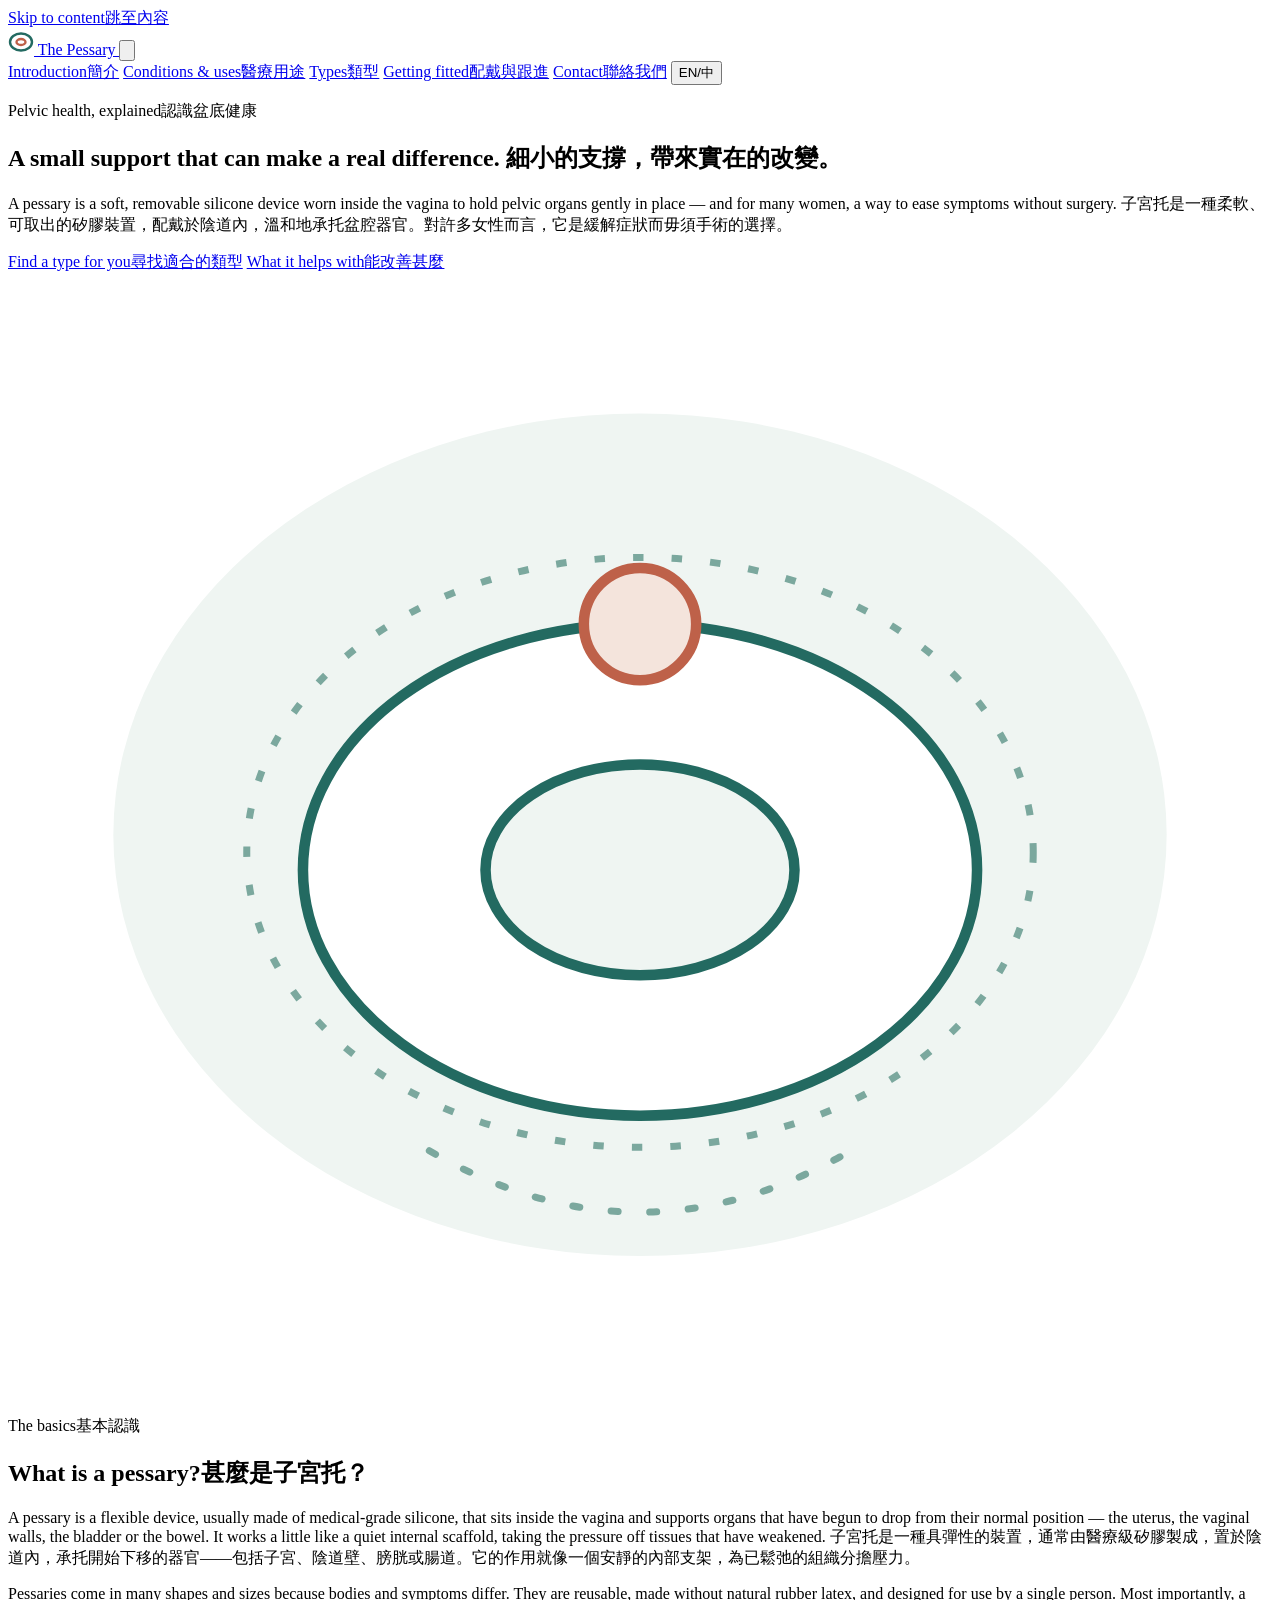
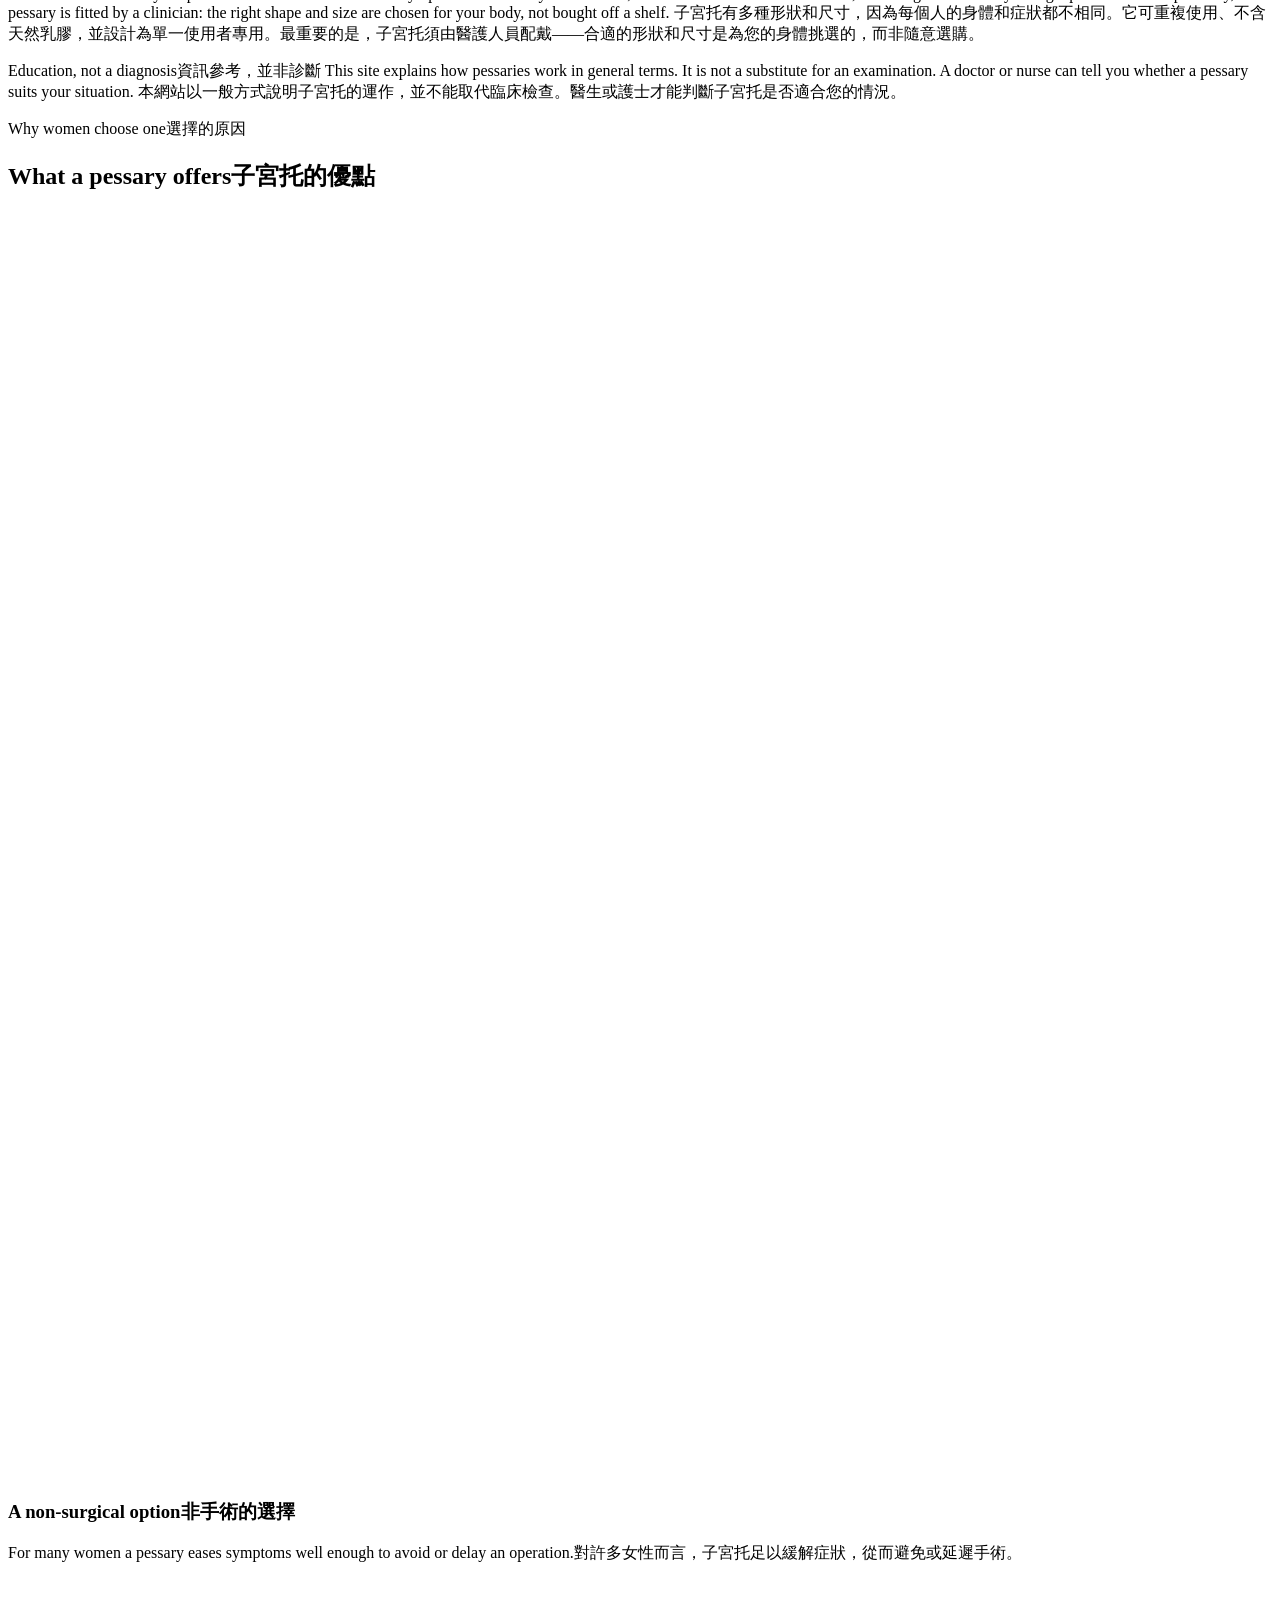
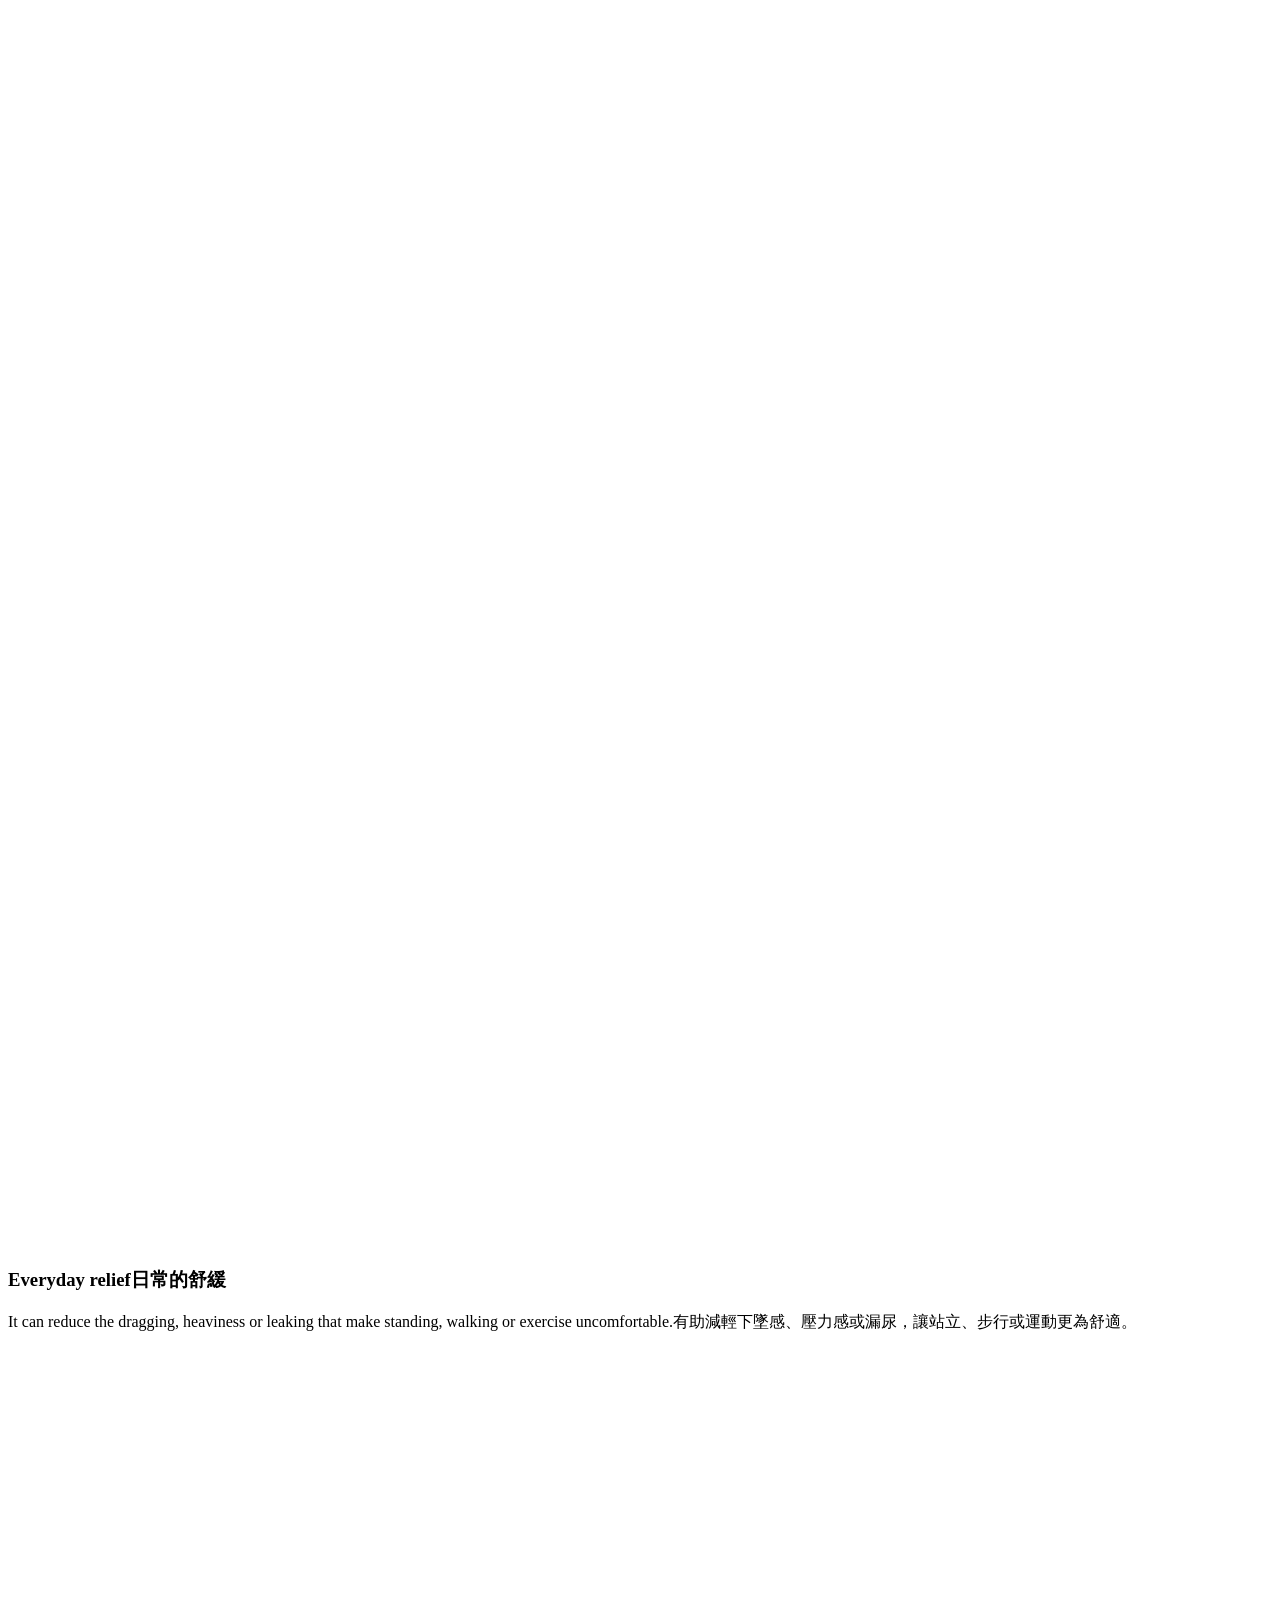
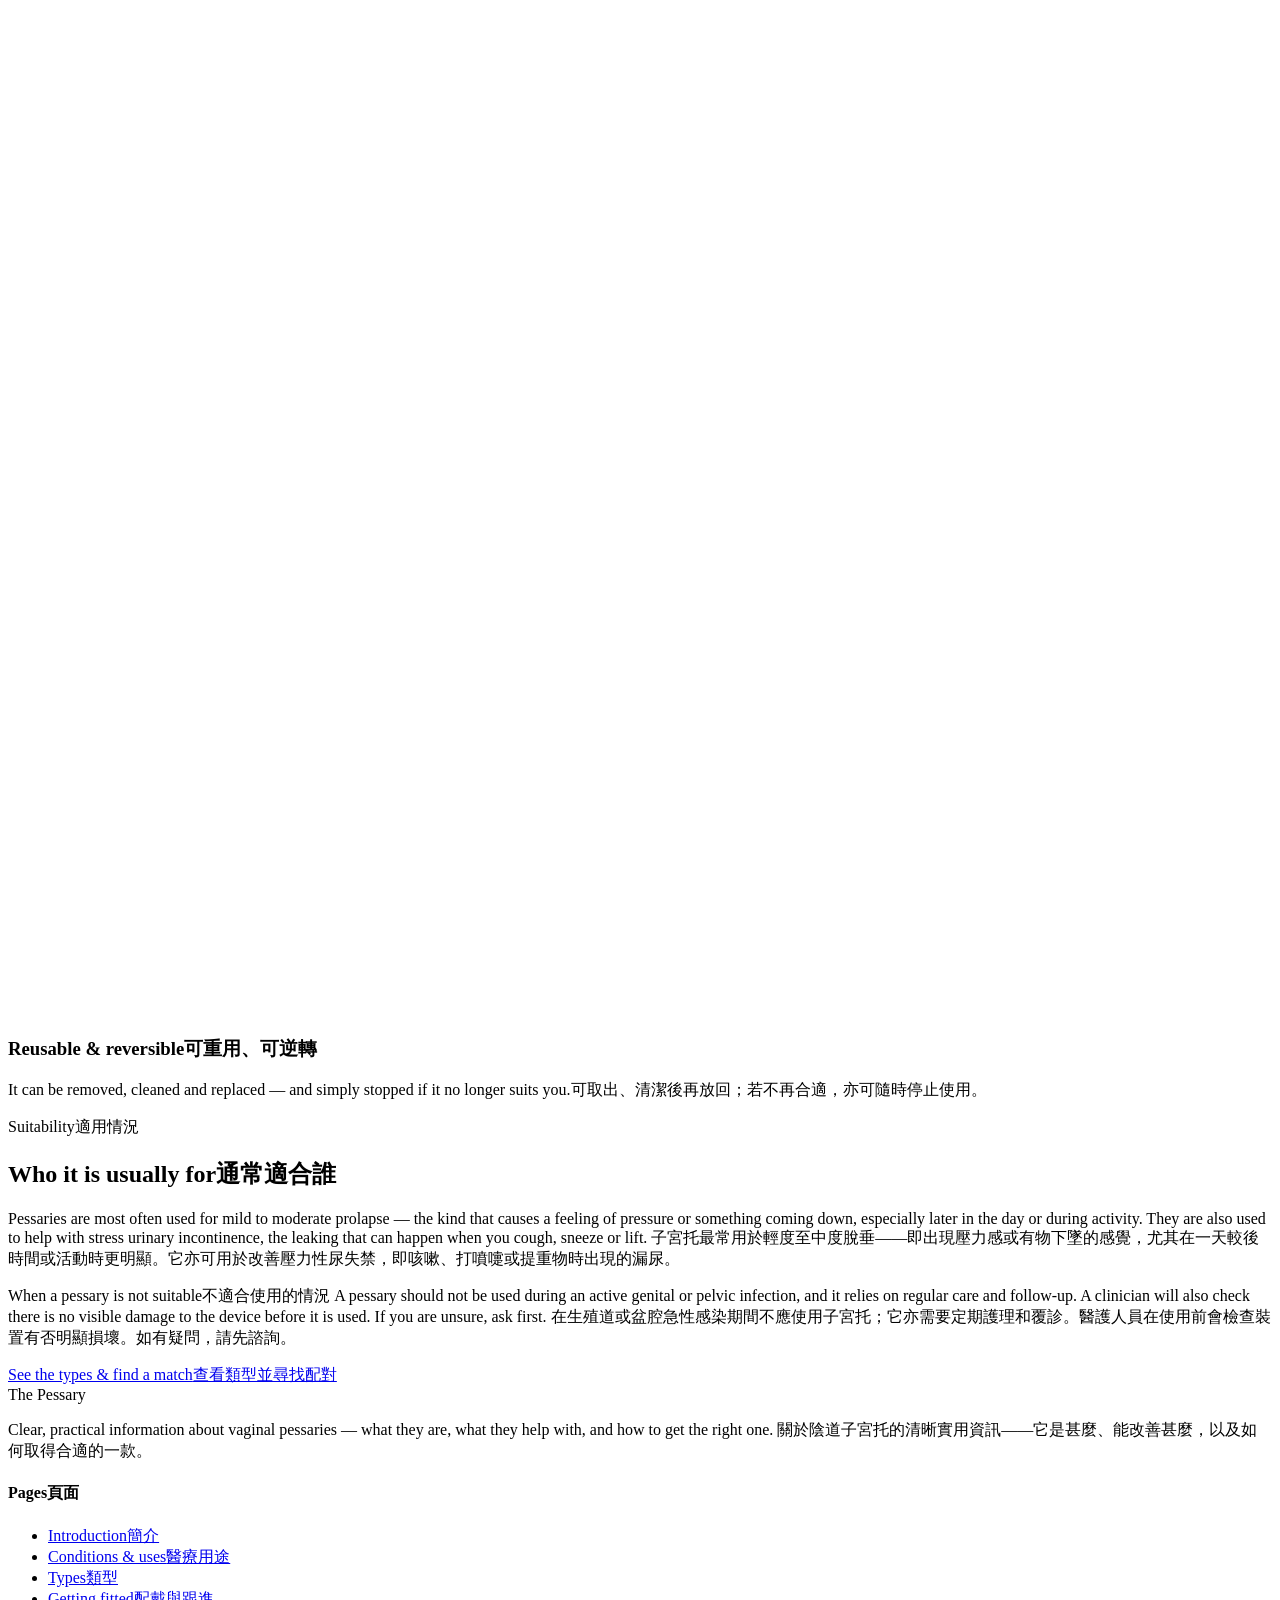
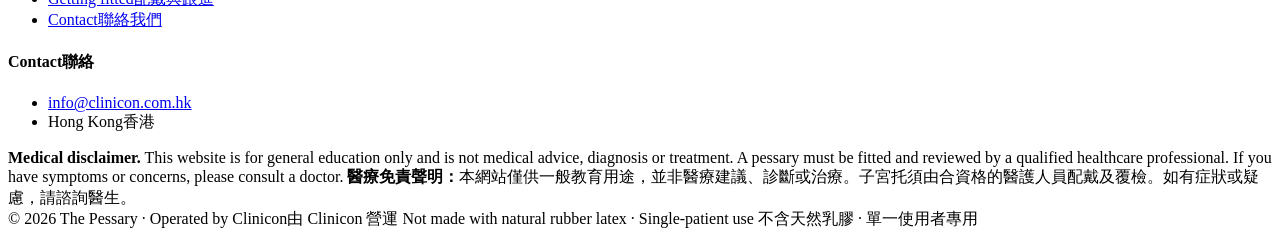
==== index.html @ f84c7e8d "Add files via upload" ====
<!DOCTYPE html>
<html lang="en" data-lang="en">
<head>
<meta charset="UTF-8">
<meta name="viewport" content="width=device-width, initial-scale=1">
<title>The Pessary — A clear guide to vaginal pessaries</title>
<meta name="description" content="Plain-language information about vaginal pessaries: what they are, what they help with, the different types, and how fitting works. Operated by Clinicon, Hong Kong.">
<link rel="preconnect" href="https://fonts.googleapis.com">
<link rel="preconnect" href="https://fonts.gstatic.com" crossorigin>
<link href="https://fonts.googleapis.com/css2?family=Spectral:wght@400;500;600&family=IBM+Plex+Sans:wght@400;500;600&family=Noto+Serif+TC:wght@500;600&family=Noto+Sans+TC:wght@400;500&display=swap" rel="stylesheet">
<script>document.documentElement.className+=' js';</script>
<link rel="stylesheet" href="assets/styles.css">
</head>
<body>
<a class="skip" href="#main"><span class="lang-en">Skip to content</span><span class="lang-zh">跳至內容</span></a>

<!-- HEADER -->
<header class="site-header">
  <div class="wrap header-inner">
    <a class="brand" href="index.html">
      <span class="mark"><svg width="26" height="26" viewBox="0 0 26 26" fill="none"><ellipse cx="13" cy="13" rx="11" ry="8.5" stroke="#236A61" stroke-width="2.4"/><ellipse cx="13" cy="13" rx="4.5" ry="3" stroke="#BE6149" stroke-width="2.4"/></svg></span>
      The Pessary
    </a>
    <button class="menu-btn" aria-label="Menu" aria-expanded="false">
      <svg viewBox="0 0 24 24" fill="none" stroke-width="2" stroke-linecap="round"><path d="M4 7h16M4 12h16M4 17h16"/></svg>
    </button>
    <nav class="nav" aria-label="Primary">
      <a href="index.html" aria-current="page"><span class="lang-en">Introduction</span><span class="lang-zh">簡介</span></a>
      <a href="conditions.html"><span class="lang-en">Conditions &amp; uses</span><span class="lang-zh">醫療用途</span></a>
      <a href="types.html"><span class="lang-en">Types</span><span class="lang-zh">類型</span></a>
      <a href="fitting.html"><span class="lang-en">Getting fitted</span><span class="lang-zh">配戴與跟進</span></a>
      <a href="contact.html"><span class="lang-en">Contact</span><span class="lang-zh">聯絡我們</span></a>
      <button class="lang-toggle" aria-label="Switch language / 切換語言">
        <span data-lang-opt="en">EN</span><span class="sep">/</span><span data-lang-opt="zh">中</span>
      </button>
    </nav>
  </div>
</header>

<main id="main">

  <!-- HERO -->
  <section class="hero">
    <div class="wrap hero-grid">
      <div>
        <p class="eyebrow"><span class="lang-en">Pelvic health, explained</span><span class="lang-zh">認識盆底健康</span></p>
        <h1>
          <span class="lang-en">A small support that can make a real difference.</span>
          <span class="lang-zh">細小的支撐，帶來實在的改變。</span>
        </h1>
        <p class="lede">
          <span class="lang-en">A pessary is a soft, removable silicone device worn inside the vagina to hold pelvic organs gently in place — and for many women, a way to ease symptoms without surgery.</span>
          <span class="lang-zh">子宮托是一種柔軟、可取出的矽膠裝置，配戴於陰道內，溫和地承托盆腔器官。對許多女性而言，它是緩解症狀而毋須手術的選擇。</span>
        </p>
        <div class="btn-row">
          <a class="btn btn-primary" href="types.html"><span class="lang-en">Find a type for you</span><span class="lang-zh">尋找適合的類型</span></a>
          <a class="btn btn-ghost" href="conditions.html"><span class="lang-en">What it helps with</span><span class="lang-zh">能改善甚麼</span></a>
        </div>
      </div>
      <div class="hero-art" aria-hidden="true">
        <svg viewBox="0 0 360 320" fill="none" xmlns="http://www.w3.org/2000/svg">
          <ellipse cx="180" cy="160" rx="150" ry="120" fill="#EFF5F2"/>
          <ellipse cx="180" cy="165" rx="112" ry="84" fill="none" stroke="#7BA89E" stroke-width="2" stroke-dasharray="3 8"/>
          <ellipse cx="180" cy="170" rx="96" ry="70" fill="#FFFFFF" stroke="#236A61" stroke-width="3"/>
          <ellipse cx="180" cy="170" rx="44" ry="30" fill="#EFF5F2" stroke="#236A61" stroke-width="3"/>
          <circle cx="180" cy="100" r="16" fill="#F4E4DC" stroke="#BE6149" stroke-width="3"/>
          <path d="M120 250 Q180 285 240 250" stroke="#7BA89E" stroke-width="2" stroke-linecap="round" fill="none" stroke-dasharray="2 9"/>
        </svg>
      </div>
    </div>
  </section>

  <!-- WHAT IT IS -->
  <section class="section">
    <div class="wrap read reveal">
      <p class="eyebrow"><span class="lang-en">The basics</span><span class="lang-zh">基本認識</span></p>
      <h2><span class="lang-en">What is a pessary?</span><span class="lang-zh">甚麼是子宮托？</span></h2>
      <p>
        <span class="lang-en">A pessary is a flexible device, usually made of medical-grade silicone, that sits inside the vagina and supports organs that have begun to drop from their normal position — the uterus, the vaginal walls, the bladder or the bowel. It works a little like a quiet internal scaffold, taking the pressure off tissues that have weakened.</span>
        <span class="lang-zh">子宮托是一種具彈性的裝置，通常由醫療級矽膠製成，置於陰道內，承托開始下移的器官——包括子宮、陰道壁、膀胱或腸道。它的作用就像一個安靜的內部支架，為已鬆弛的組織分擔壓力。</span>
      </p>
      <p>
        <span class="lang-en">Pessaries come in many shapes and sizes because bodies and symptoms differ. They are reusable, made without natural rubber latex, and designed for use by a single person. Most importantly, a pessary is fitted by a clinician: the right shape and size are chosen for your body, not bought off a shelf.</span>
        <span class="lang-zh">子宮托有多種形狀和尺寸，因為每個人的身體和症狀都不相同。它可重複使用、不含天然乳膠，並設計為單一使用者專用。最重要的是，子宮托須由醫護人員配戴——合適的形狀和尺寸是為您的身體挑選的，而非隨意選購。</span>
      </p>
      <div class="callout info">
        <p>
          <span class="ttl"><span class="lang-en">Education, not a diagnosis</span><span class="lang-zh">資訊參考，並非診斷</span></span>
          <span class="lang-en">This site explains how pessaries work in general terms. It is not a substitute for an examination. A doctor or nurse can tell you whether a pessary suits your situation.</span>
          <span class="lang-zh">本網站以一般方式說明子宮托的運作，並不能取代臨床檢查。醫生或護士才能判斷子宮托是否適合您的情況。</span>
        </p>
      </div>
    </div>
  </section>

  <!-- WHY -->
  <section class="section alt">
    <div class="wrap reveal">
      <div class="read">
        <p class="eyebrow"><span class="lang-en">Why women choose one</span><span class="lang-zh">選擇的原因</span></p>
        <h2><span class="lang-en">What a pessary offers</span><span class="lang-zh">子宮托的優點</span></h2>
      </div>
      <div class="cards">
        <div class="card">
          <div class="ico"><svg viewBox="0 0 24 24" fill="none" stroke-width="1.8"><path d="M12 21s-7-4.5-7-10a4 4 0 0 1 7-2.6A4 4 0 0 1 19 11c0 5.5-7 10-7 10z"/></svg></div>
          <h3><span class="lang-en">A non-surgical option</span><span class="lang-zh">非手術的選擇</span></h3>
          <p><span class="lang-en">For many women a pessary eases symptoms well enough to avoid or delay an operation.</span><span class="lang-zh">對許多女性而言，子宮托足以緩解症狀，從而避免或延遲手術。</span></p>
        </div>
        <div class="card">
          <div class="ico"><svg viewBox="0 0 24 24" fill="none" stroke-width="1.8"><path d="M20 6 9 17l-5-5"/></svg></div>
          <h3><span class="lang-en">Everyday relief</span><span class="lang-zh">日常的舒緩</span></h3>
          <p><span class="lang-en">It can reduce the dragging, heaviness or leaking that make standing, walking or exercise uncomfortable.</span><span class="lang-zh">有助減輕下墜感、壓力感或漏尿，讓站立、步行或運動更為舒適。</span></p>
        </div>
        <div class="card">
          <div class="ico"><svg viewBox="0 0 24 24" fill="none" stroke-width="1.8"><path d="M3 12a9 9 0 1 0 9-9"/><path d="M3 4v5h5"/></svg></div>
          <h3><span class="lang-en">Reusable &amp; reversible</span><span class="lang-zh">可重用、可逆轉</span></h3>
          <p><span class="lang-en">It can be removed, cleaned and replaced — and simply stopped if it no longer suits you.</span><span class="lang-zh">可取出、清潔後再放回；若不再合適，亦可隨時停止使用。</span></p>
        </div>
      </div>
    </div>
  </section>

  <!-- IS IT RIGHT -->
  <section class="section">
    <div class="wrap read reveal">
      <p class="eyebrow"><span class="lang-en">Suitability</span><span class="lang-zh">適用情況</span></p>
      <h2><span class="lang-en">Who it is usually for</span><span class="lang-zh">通常適合誰</span></h2>
      <p>
        <span class="lang-en">Pessaries are most often used for mild to moderate prolapse — the kind that causes a feeling of pressure or something coming down, especially later in the day or during activity. They are also used to help with stress urinary incontinence, the leaking that can happen when you cough, sneeze or lift.</span>
        <span class="lang-zh">子宮托最常用於輕度至中度脫垂——即出現壓力感或有物下墜的感覺，尤其在一天較後時間或活動時更明顯。它亦可用於改善壓力性尿失禁，即咳嗽、打噴嚏或提重物時出現的漏尿。</span>
      </p>
      <div class="callout">
        <p>
          <span class="ttl"><span class="lang-en">When a pessary is not suitable</span><span class="lang-zh">不適合使用的情況</span></span>
          <span class="lang-en">A pessary should not be used during an active genital or pelvic infection, and it relies on regular care and follow-up. A clinician will also check there is no visible damage to the device before it is used. If you are unsure, ask first.</span>
          <span class="lang-zh">在生殖道或盆腔急性感染期間不應使用子宮托；它亦需要定期護理和覆診。醫護人員在使用前會檢查裝置有否明顯損壞。如有疑問，請先諮詢。</span>
        </p>
      </div>
      <div class="btn-row">
        <a class="btn btn-clay" href="types.html"><span class="lang-en">See the types &amp; find a match</span><span class="lang-zh">查看類型並尋找配對</span></a>
      </div>
    </div>
  </section>

</main>

<!-- FOOTER -->
<footer class="site-footer">
  <div class="wrap footer-top">
    <div>
      <div class="fbrand">The Pessary</div>
      <p>
        <span class="lang-en">Clear, practical information about vaginal pessaries — what they are, what they help with, and how to get the right one.</span>
        <span class="lang-zh">關於陰道子宮托的清晰實用資訊——它是甚麼、能改善甚麼，以及如何取得合適的一款。</span>
      </p>
    </div>
    <div>
      <h4><span class="lang-en">Pages</span><span class="lang-zh">頁面</span></h4>
      <ul>
        <li><a href="index.html"><span class="lang-en">Introduction</span><span class="lang-zh">簡介</span></a></li>
        <li><a href="conditions.html"><span class="lang-en">Conditions &amp; uses</span><span class="lang-zh">醫療用途</span></a></li>
        <li><a href="types.html"><span class="lang-en">Types</span><span class="lang-zh">類型</span></a></li>
        <li><a href="fitting.html"><span class="lang-en">Getting fitted</span><span class="lang-zh">配戴與跟進</span></a></li>
        <li><a href="contact.html"><span class="lang-en">Contact</span><span class="lang-zh">聯絡我們</span></a></li>
      </ul>
    </div>
    <div>
      <h4><span class="lang-en">Contact</span><span class="lang-zh">聯絡</span></h4>
      <ul>
        <li><a href="mailto:info@clinicon.com.hk">info@clinicon.com.hk</a></li>
        <li><span class="lang-en">Hong Kong</span><span class="lang-zh">香港</span></li>
      </ul>
    </div>
  </div>
  <div class="wrap">
    <div class="disclaimer">
      <span class="lang-en"><strong>Medical disclaimer.</strong> This website is for general education only and is not medical advice, diagnosis or treatment. A pessary must be fitted and reviewed by a qualified healthcare professional. If you have symptoms or concerns, please consult a doctor.</span>
      <span class="lang-zh"><strong>醫療免責聲明：</strong>本網站僅供一般教育用途，並非醫療建議、診斷或治療。子宮托須由合資格的醫護人員配戴及覆檢。如有症狀或疑慮，請諮詢醫生。</span>
    </div>
  </div>
  <div class="wrap footer-bottom">
    <span>© 2026 The Pessary · <span class="lang-en">Operated by Clinicon</span><span class="lang-zh">由 Clinicon 營運</span></span>
    <span class="lang-en">Not made with natural rubber latex · Single-patient use</span>
    <span class="lang-zh">不含天然乳膠 · 單一使用者專用</span>
  </div>
</footer>

<script src="assets/main.js"></script>
</body>
</html>
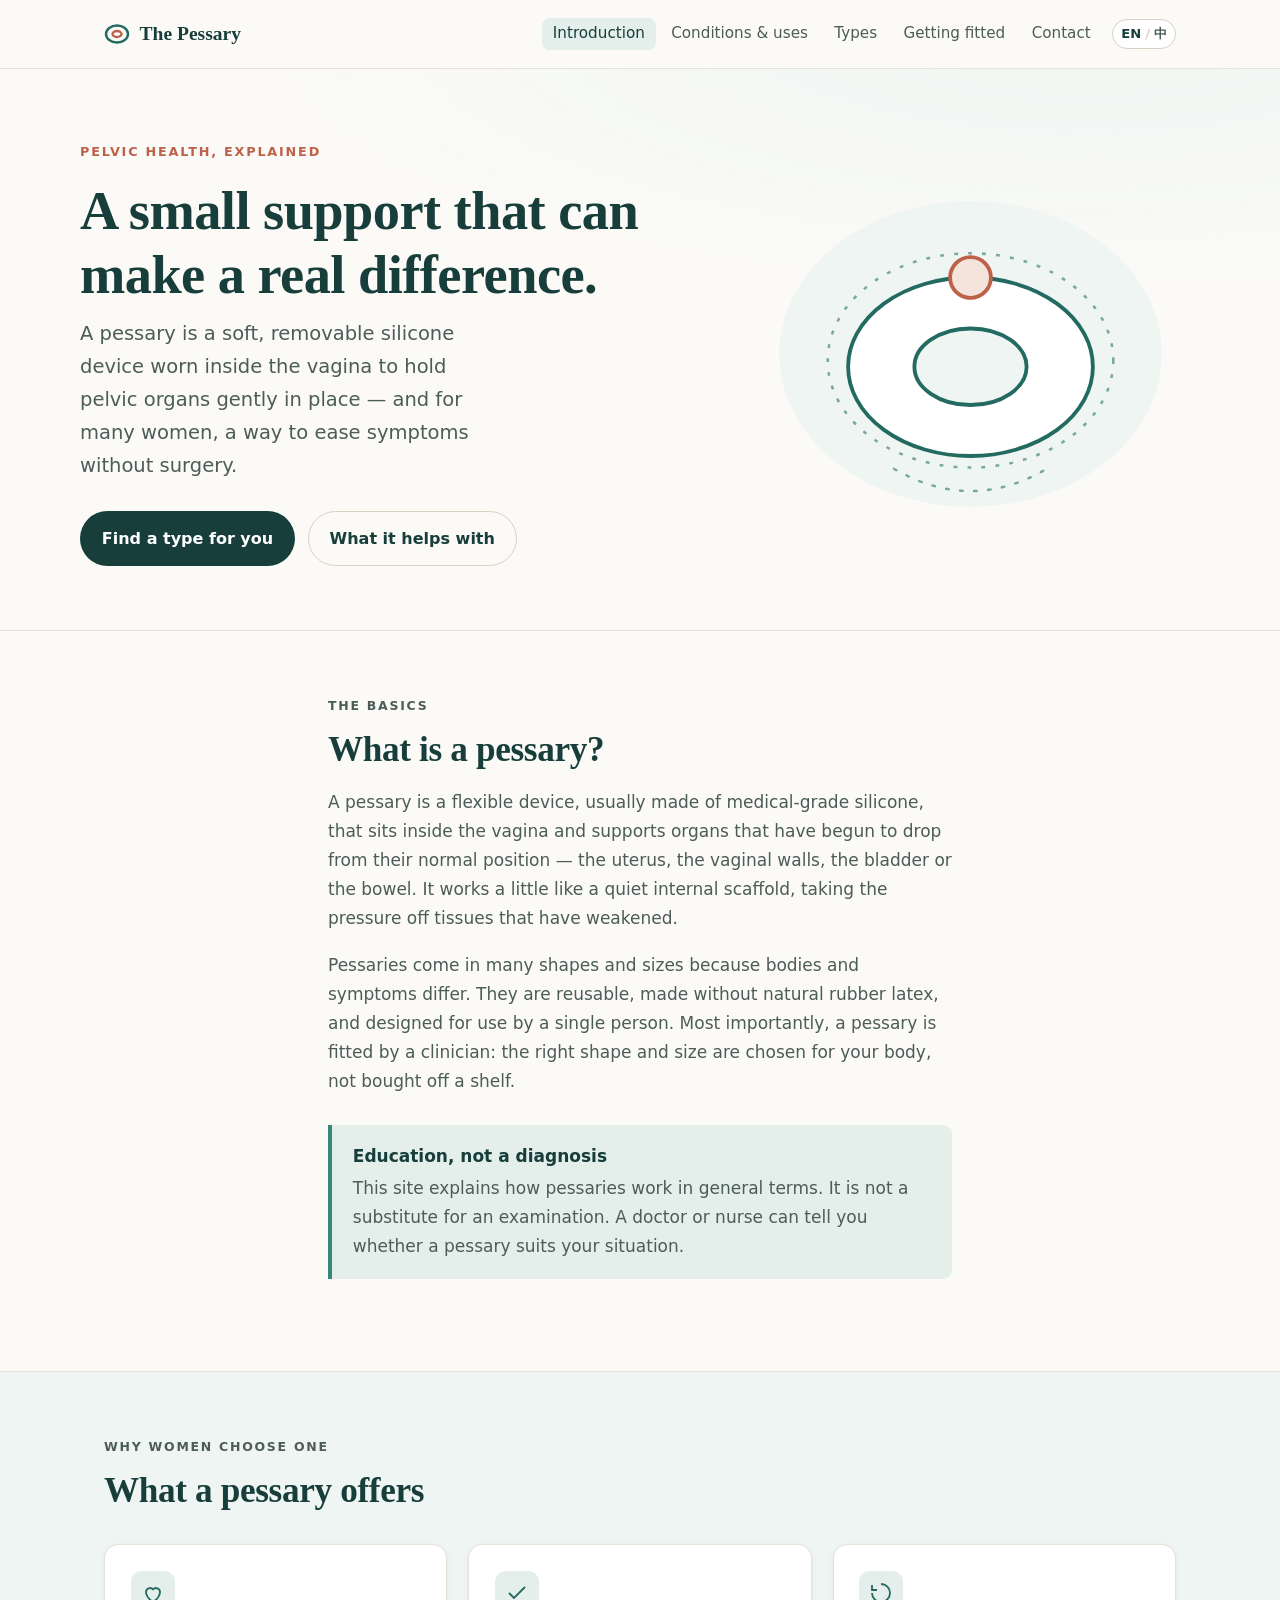
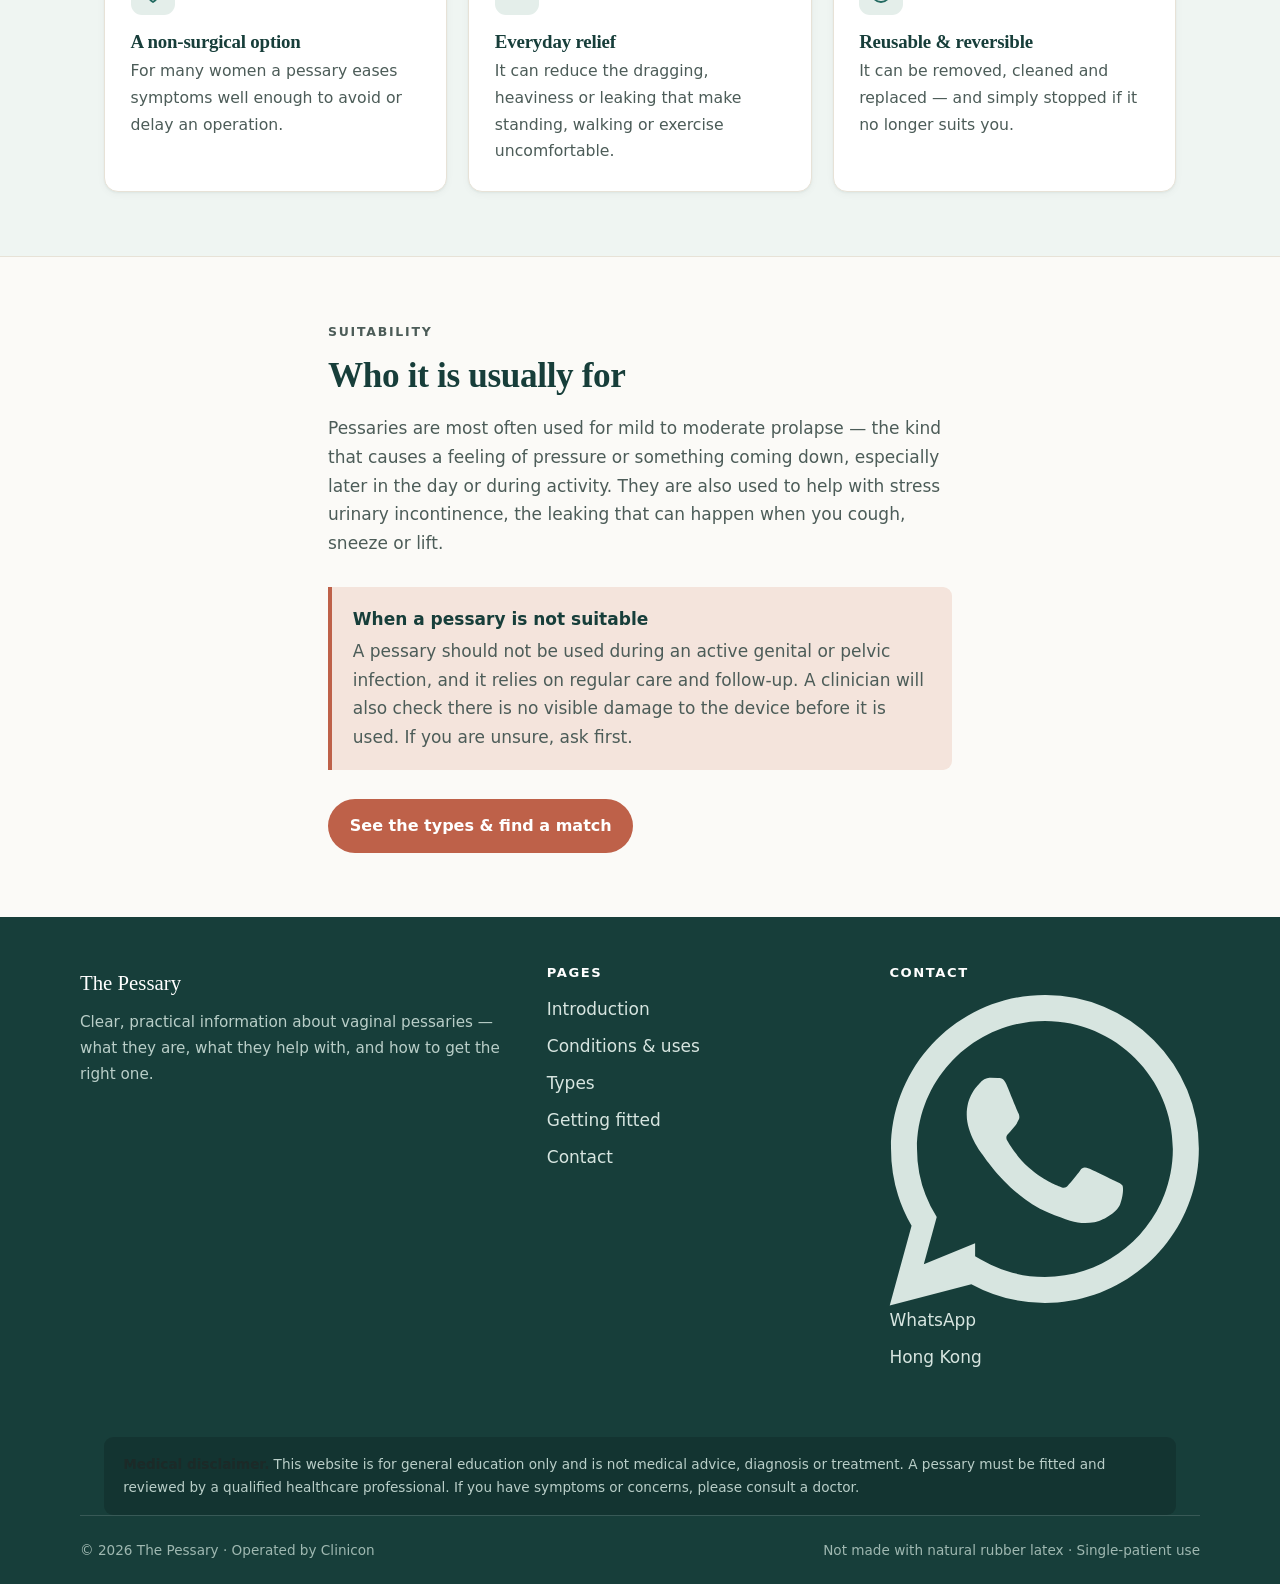
==== commit 029051f7: "Add files via upload" ====
--- a/index.html
+++ b/index.html
@@ -167,7 +167,7 @@
     <div>
       <h4><span class="lang-en">Contact</span><span class="lang-zh">聯絡</span></h4>
       <ul>
-        <li><a href="mailto:info@clinicon.com.hk">info@clinicon.com.hk</a></li>
+        <li><a class="footer-wa" href="https://wa.me/85293209650?text=I%20would%20like%20to%20make%20an%20enquiry%20on%20the%20pessary%20products%20on%20offer" target="_blank" rel="noopener"><svg viewBox="0 0 24 24" fill="currentColor" aria-hidden="true"><path d="M.057 24l1.687-6.163a11.867 11.867 0 0 1-1.587-5.946C.16 5.335 5.495 0 12.05 0a11.82 11.82 0 0 1 8.413 3.488 11.82 11.82 0 0 1 3.48 8.414c-.003 6.557-5.338 11.892-11.893 11.892a11.9 11.9 0 0 1-5.688-1.448L.057 24zm6.597-3.807c1.676.995 3.276 1.591 5.392 1.592 5.448 0 9.886-4.434 9.889-9.885.002-5.462-4.415-9.89-9.881-9.892-5.452 0-9.887 4.434-9.889 9.884a9.82 9.82 0 0 0 1.523 5.26l-.999 3.648 3.965-1.607zm11.387-5.464c-.074-.124-.272-.198-.57-.347-.297-.149-1.758-.868-2.031-.967-.272-.099-.47-.149-.669.149-.198.297-.768.967-.941 1.165-.173.198-.347.223-.644.074-.297-.149-1.255-.462-2.39-1.475-.883-.788-1.48-1.761-1.653-2.059-.173-.297-.018-.458.13-.606.134-.133.297-.347.446-.521.151-.172.2-.296.3-.495.099-.198.05-.372-.025-.521-.075-.148-.669-1.611-.916-2.206-.242-.579-.487-.501-.669-.51l-.57-.01c-.198 0-.52.074-.792.372s-1.04 1.016-1.04 2.479 1.065 2.876 1.213 3.074c.149.198 2.095 3.2 5.076 4.487.709.306 1.263.489 1.694.626.712.226 1.36.194 1.872.118.571-.085 1.758-.719 2.006-1.413.248-.695.248-1.29.173-1.414z"/></svg>WhatsApp</a></li>
         <li><span class="lang-en">Hong Kong</span><span class="lang-zh">香港</span></li>
       </ul>
     </div>
--- a/assets/styles.css
+++ b/assets/styles.css
@@ -0,0 +1,319 @@
+/* =========================================================
+   The Pessary — educational site
+   Design system
+   Palette: deep teal trust + warm clay accent on clean warm white
+   Type: Spectral (display) / IBM Plex Sans (body) + Noto TC for 中文
+   ========================================================= */
+
+:root{
+  --bg:#FBFAF7;
+  --surface:#FFFFFF;
+  --ink:#1C2A28;
+  --ink-soft:#4C5C58;
+  --ink-faint:#7C8A86;
+
+  --teal-900:#173E3A;
+  --teal-700:#236A61;
+  --teal-500:#3C857B;
+  --sage-400:#7BA89E;
+  --sage-100:#E4EEEA;
+  --sage-50:#EFF5F2;
+
+  --clay:#BE6149;
+  --clay-700:#A1503B;
+  --clay-soft:#F4E4DC;
+
+  --line:#E7E2D7;
+  --line-strong:#D8D2C4;
+
+  --display:"Spectral","Noto Serif TC",Georgia,"Times New Roman",serif;
+  --body:"IBM Plex Sans","Noto Sans TC",system-ui,-apple-system,Segoe UI,Roboto,sans-serif;
+
+  --maxw:1120px;
+  --readw:42rem;
+  --radius:14px;
+  --radius-sm:9px;
+  --shadow-sm:0 1px 2px rgba(23,62,58,.05),0 2px 8px rgba(23,62,58,.04);
+  --shadow-md:0 4px 14px rgba(23,62,58,.08),0 10px 30px rgba(23,62,58,.06);
+
+  --ease:cubic-bezier(.2,.7,.2,1);
+}
+
+/* ---------- language switching ---------- */
+html[data-lang="en"] .lang-zh{display:none !important;}
+html[data-lang="zh"] .lang-en{display:none !important;}
+/* keep inline spans inline when shown */
+.lang-en,.lang-zh{}
+
+/* ---------- reset / base ---------- */
+*,*::before,*::after{box-sizing:border-box;}
+html{scroll-behavior:smooth;-webkit-text-size-adjust:100%;}
+@media (prefers-reduced-motion:reduce){html{scroll-behavior:auto;}}
+body{
+  margin:0;
+  background:var(--bg);
+  color:var(--ink);
+  font-family:var(--body);
+  font-size:1.0625rem;
+  line-height:1.7;
+  font-feature-settings:"kern" 1;
+  -webkit-font-smoothing:antialiased;
+  text-rendering:optimizeLegibility;
+}
+html[data-lang="zh"] body{line-height:1.85;}
+
+img,svg{max-width:100%;display:block;}
+a{color:var(--teal-700);text-decoration:none;}
+a:hover{color:var(--clay-700);}
+h1,h2,h3,h4{font-family:var(--display);font-weight:600;line-height:1.18;color:var(--teal-900);margin:0 0 .5em;letter-spacing:-.01em;}
+html[data-lang="zh"] h1,html[data-lang="zh"] h2,html[data-lang="zh"] h3,html[data-lang="zh"] h4{letter-spacing:0;font-weight:600;}
+p{margin:0 0 1.1em;}
+strong{font-weight:600;color:var(--ink);}
+
+.wrap{max-width:var(--maxw);margin:0 auto;padding:0 1.5rem;}
+.read{max-width:var(--readw);}
+
+/* skip link */
+.skip{position:absolute;left:-999px;top:0;background:var(--teal-900);color:#fff;padding:.6rem 1rem;border-radius:0 0 8px 0;z-index:200;}
+.skip:focus{left:0;}
+
+:focus-visible{outline:3px solid var(--teal-500);outline-offset:2px;border-radius:4px;}
+
+/* ---------- header ---------- */
+.site-header{
+  position:sticky;top:0;z-index:100;
+  background:rgba(251,250,247,.88);
+  backdrop-filter:saturate(140%) blur(10px);
+  border-bottom:1px solid var(--line);
+}
+.header-inner{display:flex;align-items:center;gap:1rem;min-height:68px;}
+.brand{display:flex;align-items:center;gap:.6rem;font-family:var(--display);font-weight:600;font-size:1.22rem;color:var(--teal-900);white-space:nowrap;}
+.brand:hover{color:var(--teal-900);}
+.brand .mark{flex:none;}
+.nav{display:flex;gap:.25rem;margin-left:auto;align-items:center;flex-wrap:wrap;}
+.nav a{
+  color:var(--ink-soft);font-weight:500;font-size:.95rem;
+  padding:.5rem .7rem;border-radius:8px;line-height:1;white-space:nowrap;
+}
+.nav a:hover{color:var(--teal-900);background:var(--sage-100);}
+.nav a[aria-current="page"]{color:var(--teal-900);background:var(--sage-100);}
+.lang-toggle{
+  margin-left:.4rem;border:1px solid var(--line-strong);background:var(--surface);
+  border-radius:999px;padding:.32rem .5rem;font-family:var(--body);font-size:.82rem;
+  font-weight:600;color:var(--ink-soft);cursor:pointer;display:inline-flex;align-items:center;gap:.1rem;
+}
+.lang-toggle:hover{border-color:var(--teal-500);color:var(--teal-900);}
+.lang-toggle .on{color:var(--teal-900);}
+.lang-toggle .sep{color:var(--line-strong);margin:0 .15rem;}
+.menu-btn{display:none;}
+
+@media (max-width:860px){
+  .menu-btn{display:inline-flex;align-items:center;justify-content:center;width:42px;height:42px;border:1px solid var(--line-strong);background:var(--surface);border-radius:9px;cursor:pointer;margin-left:auto;}
+  .menu-btn svg{width:20px;height:20px;stroke:var(--teal-900);}
+  .nav{
+    position:absolute;left:0;right:0;top:100%;
+    flex-direction:column;align-items:stretch;gap:.1rem;
+    background:var(--surface);border-bottom:1px solid var(--line);
+    padding:.6rem 1.5rem 1rem;margin-left:0;
+    box-shadow:var(--shadow-md);
+    display:none;
+  }
+  .nav.open{display:flex;}
+  .nav a{padding:.7rem .6rem;font-size:1rem;}
+  .lang-toggle{margin:.5rem 0 0;align-self:flex-start;}
+}
+
+/* ---------- hero ---------- */
+.hero{position:relative;overflow:hidden;background:
+  radial-gradient(120% 90% at 85% -10%,var(--sage-50) 0%,rgba(239,245,242,0) 55%),
+  var(--bg);
+  border-bottom:1px solid var(--line);}
+.hero-grid{display:grid;grid-template-columns:1.15fr .85fr;gap:2.5rem;align-items:center;padding:4.5rem 0 4rem;}
+.hero .eyebrow{font-family:var(--body);font-weight:600;font-size:.8rem;letter-spacing:.14em;text-transform:uppercase;color:var(--clay);margin-bottom:1rem;}
+html[data-lang="zh"] .hero .eyebrow{letter-spacing:.18em;}
+.hero h1{font-size:clamp(2.1rem,4.6vw,3.4rem);margin-bottom:.6rem;font-weight:600;}
+.hero .lede{font-size:1.22rem;color:var(--ink-soft);max-width:34ch;margin-bottom:1.8rem;}
+.hero-art{position:relative;}
+
+@media (max-width:860px){
+  .hero-grid{grid-template-columns:1fr;gap:2rem;padding:3rem 0 2.5rem;}
+  .hero-art{order:-1;max-width:300px;}
+}
+
+/* ---------- buttons ---------- */
+.btn{
+  display:inline-flex;align-items:center;gap:.5rem;
+  font-family:var(--body);font-weight:600;font-size:1rem;
+  padding:.8rem 1.3rem;border-radius:999px;border:1px solid transparent;cursor:pointer;
+  transition:transform .18s var(--ease),background .18s,box-shadow .18s,border-color .18s;
+}
+.btn:active{transform:translateY(1px);}
+.btn-primary{background:var(--teal-900);color:#fff;}
+.btn-primary:hover{background:var(--teal-700);color:#fff;box-shadow:var(--shadow-md);}
+.btn-ghost{background:transparent;color:var(--teal-900);border-color:var(--line-strong);}
+.btn-ghost:hover{border-color:var(--teal-700);color:var(--teal-900);background:var(--surface);}
+.btn-clay{background:var(--clay);color:#fff;}
+.btn-clay:hover{background:var(--clay-700);color:#fff;box-shadow:var(--shadow-md);}
+.btn-row{display:flex;gap:.8rem;flex-wrap:wrap;}
+
+/* ---------- sections ---------- */
+.section{padding:4rem 0;}
+.section-tight{padding:2.8rem 0;}
+.section.alt{background:var(--sage-50);border-top:1px solid var(--line);border-bottom:1px solid var(--line);}
+.eyebrow{font-family:var(--body);font-weight:600;font-size:.78rem;letter-spacing:.14em;text-transform:uppercase;color:var(--clay);margin-bottom:.8rem;}
+html[data-lang="zh"] .eyebrow{letter-spacing:.16em;}
+.section h2{font-size:clamp(1.6rem,3vw,2.2rem);}
+.section .read p{color:var(--ink-soft);}
+.section .read p strong{color:var(--ink);}
+.lead{font-size:1.18rem;color:var(--ink-soft);}
+
+.divider{height:1px;background:var(--line);border:0;margin:0;}
+
+/* ---------- feature cards ---------- */
+.cards{display:grid;grid-template-columns:repeat(3,1fr);gap:1.3rem;margin-top:2rem;}
+.cards.two{grid-template-columns:repeat(2,1fr);}
+@media (max-width:820px){.cards,.cards.two{grid-template-columns:1fr;}}
+.card{background:var(--surface);border:1px solid var(--line);border-radius:var(--radius);padding:1.6rem;box-shadow:var(--shadow-sm);transition:transform .2s var(--ease),box-shadow .2s;}
+.card:hover{transform:translateY(-3px);box-shadow:var(--shadow-md);}
+.card .ico{width:44px;height:44px;border-radius:11px;background:var(--sage-100);display:grid;place-items:center;margin-bottom:1rem;}
+.card .ico svg{width:24px;height:24px;stroke:var(--teal-700);}
+.card h3{font-size:1.18rem;margin-bottom:.35rem;}
+.card p{color:var(--ink-soft);font-size:.98rem;margin:0;}
+
+/* ---------- callout ---------- */
+.callout{
+  border-left:4px solid var(--clay);
+  background:var(--clay-soft);
+  border-radius:0 var(--radius-sm) var(--radius-sm) 0;
+  padding:1.1rem 1.3rem;margin:1.8rem 0;color:var(--ink);
+}
+.callout.info{border-left-color:var(--teal-500);background:var(--sage-100);}
+.callout p{margin:0;}
+.callout .ttl{font-weight:600;display:block;margin-bottom:.2rem;color:var(--teal-900);}
+
+/* ---------- steps ---------- */
+.steps{counter-reset:step;display:grid;gap:1.1rem;margin:1.8rem 0;}
+.step{display:grid;grid-template-columns:auto 1fr;gap:1rem;align-items:start;}
+.step .n{counter-increment:step;flex:none;width:38px;height:38px;border-radius:50%;background:var(--teal-900);color:#fff;font-family:var(--display);font-weight:600;display:grid;place-items:center;}
+.step .n::before{content:counter(step);}
+.step h3{font-size:1.08rem;margin-bottom:.2rem;}
+.step p{margin:0;color:var(--ink-soft);font-size:.98rem;}
+
+/* ---------- types grid ---------- */
+.type-grid{display:grid;grid-template-columns:repeat(3,1fr);gap:1.2rem;margin-top:2rem;}
+@media (max-width:880px){.type-grid{grid-template-columns:repeat(2,1fr);}}
+@media (max-width:540px){.type-grid{grid-template-columns:1fr;}}
+.type-card{background:var(--surface);border:1px solid var(--line);border-radius:var(--radius);overflow:hidden;box-shadow:var(--shadow-sm);transition:transform .2s var(--ease),box-shadow .2s;display:flex;flex-direction:column;}
+.type-card:hover{transform:translateY(-3px);box-shadow:var(--shadow-md);}
+.type-fig{background:#fff;border-bottom:1px solid var(--line);padding:1rem;display:grid;place-items:center;}
+.type-fig img{width:100%;max-width:180px;height:150px;object-fit:contain;mix-blend-mode:multiply;}
+.type-fig svg{width:96px;height:96px;}
+.type-body{padding:1.2rem 1.3rem 1.4rem;}
+.type-body h3{font-size:1.15rem;margin-bottom:.1rem;}
+.type-body .sub{font-family:var(--body);font-size:.82rem;color:var(--ink-faint);font-weight:500;margin-bottom:.6rem;}
+.type-body p{font-size:.95rem;color:var(--ink-soft);margin:0 0 .8rem;}
+.tags{display:flex;flex-wrap:wrap;gap:.35rem;margin-top:auto;}
+.tag{font-size:.74rem;font-weight:600;background:var(--sage-100);color:var(--teal-700);padding:.2rem .55rem;border-radius:999px;}
+
+/* ---------- selector / quiz ---------- */
+.selector{background:var(--surface);border:1px solid var(--line);border-radius:var(--radius);box-shadow:var(--shadow-md);padding:1.8rem;margin-top:1.5rem;}
+.selector .q{font-family:var(--display);font-size:1.3rem;color:var(--teal-900);margin-bottom:.3rem;}
+.selector .qhint{color:var(--ink-faint);font-size:.92rem;margin-bottom:1.2rem;}
+.opts{display:grid;gap:.7rem;}
+.opt{
+  text-align:left;background:var(--bg);border:1.5px solid var(--line-strong);border-radius:var(--radius-sm);
+  padding:1rem 1.1rem;cursor:pointer;font-family:var(--body);font-size:1rem;color:var(--ink);
+  transition:border-color .15s,background .15s,transform .15s var(--ease);display:flex;gap:.8rem;align-items:flex-start;
+}
+.opt:hover{border-color:var(--teal-500);background:var(--sage-50);}
+.opt .ot{font-weight:600;color:var(--teal-900);display:block;}
+.opt .od{font-size:.9rem;color:var(--ink-soft);display:block;margin-top:.1rem;}
+.opt .dot{flex:none;width:20px;height:20px;border-radius:50%;border:2px solid var(--sage-400);margin-top:.15rem;}
+.sel-progress{display:flex;align-items:center;gap:.6rem;font-size:.8rem;color:var(--ink-faint);font-weight:600;letter-spacing:.05em;text-transform:uppercase;margin-bottom:1rem;}
+.sel-progress .bar{flex:1;height:4px;background:var(--line);border-radius:2px;overflow:hidden;}
+.sel-progress .bar i{display:block;height:100%;background:var(--teal-500);transition:width .4s var(--ease);}
+.sel-back{background:none;border:0;color:var(--teal-700);font-family:var(--body);font-weight:600;cursor:pointer;padding:.3rem 0;margin-top:1rem;font-size:.92rem;}
+.sel-back:hover{color:var(--clay-700);}
+.result{display:grid;grid-template-columns:auto 1fr;gap:1.4rem;align-items:center;}
+@media (max-width:560px){.result{grid-template-columns:1fr;text-align:center;}}
+.result .rfig{background:#fff;border:1px solid var(--line);border-radius:var(--radius);padding:1rem;}
+.result .rfig svg{width:110px;height:110px;margin:0 auto;}
+.result .rfig img{width:100%;max-width:160px;height:140px;object-fit:contain;margin:0 auto;mix-blend-mode:multiply;}
+.result .rlabel{font-family:var(--body);font-weight:600;font-size:.78rem;letter-spacing:.12em;text-transform:uppercase;color:var(--clay);margin-bottom:.4rem;}
+.result h3{font-size:1.7rem;margin-bottom:.3rem;}
+.result .alts{font-size:.92rem;color:var(--ink-faint);margin-top:.6rem;}
+.hidden{display:none !important;}
+
+/* ---------- comparison table ---------- */
+.table-scroll{overflow-x:auto;margin-top:1.5rem;border:1px solid var(--line);border-radius:var(--radius);}
+table.matrix{border-collapse:collapse;width:100%;font-size:.92rem;background:var(--surface);min-width:640px;}
+table.matrix th,table.matrix td{padding:.7rem .8rem;text-align:left;border-bottom:1px solid var(--line);}
+table.matrix thead th{background:var(--teal-900);color:#fff;font-weight:600;font-family:var(--body);position:sticky;top:0;font-size:.85rem;}
+table.matrix tbody th{font-weight:600;color:var(--teal-900);background:var(--sage-50);}
+table.matrix tbody tr:hover{background:var(--sage-50);}
+table.matrix .yes{color:var(--teal-700);font-weight:700;}
+table.matrix .no{color:var(--line-strong);}
+
+/* ---------- form ---------- */
+.form{background:var(--surface);border:1px solid var(--line);border-radius:var(--radius);box-shadow:var(--shadow-sm);padding:1.8rem;}
+.field{margin-bottom:1.1rem;}
+.field label{display:block;font-weight:600;font-size:.92rem;color:var(--teal-900);margin-bottom:.35rem;}
+.field .req{color:var(--clay);}
+.field input,.field select,.field textarea{
+  width:100%;font-family:var(--body);font-size:1rem;color:var(--ink);
+  background:var(--bg);border:1.5px solid var(--line-strong);border-radius:var(--radius-sm);
+  padding:.7rem .85rem;transition:border-color .15s,background .15s;
+}
+.field input:focus,.field select:focus,.field textarea:focus{outline:none;border-color:var(--teal-500);background:var(--surface);}
+.field textarea{resize:vertical;min-height:120px;}
+.field .hint{font-size:.82rem;color:var(--ink-faint);margin-top:.3rem;}
+.form-note{font-size:.85rem;color:var(--ink-faint);margin-top:1rem;}
+.form-status{margin-top:1rem;padding:.8rem 1rem;border-radius:var(--radius-sm);font-size:.95rem;display:none;}
+.form-status.show{display:block;}
+.form-status.ok{background:var(--sage-100);color:var(--teal-900);}
+
+/* ---------- contact info strip ---------- */
+.contact-grid{display:grid;grid-template-columns:1fr 1fr;gap:2rem;align-items:start;}
+@media (max-width:820px){.contact-grid{grid-template-columns:1fr;}}
+.contact-list{list-style:none;padding:0;margin:1rem 0 0;}
+.contact-list li{display:flex;gap:.8rem;align-items:flex-start;padding:.7rem 0;border-bottom:1px solid var(--line);}
+.contact-list li:last-child{border-bottom:0;}
+.contact-list svg{width:22px;height:22px;stroke:var(--teal-700);flex:none;margin-top:.15rem;}
+.contact-list .k{font-weight:600;color:var(--teal-900);display:block;font-size:.88rem;}
+.contact-list .v{color:var(--ink-soft);}
+
+/* ---------- footer ---------- */
+.site-footer{background:var(--teal-900);color:#D7E5E0;margin-top:0;}
+.footer-top{display:grid;grid-template-columns:1.4fr 1fr 1fr;gap:2rem;padding:3rem 0 2.2rem;}
+@media (max-width:820px){.footer-top{grid-template-columns:1fr;gap:1.6rem;}}
+.site-footer h4{color:#fff;font-family:var(--body);font-size:.82rem;letter-spacing:.12em;text-transform:uppercase;font-weight:600;margin-bottom:.9rem;}
+.site-footer .fbrand{font-family:var(--display);font-size:1.3rem;color:#fff;margin-bottom:.6rem;}
+.site-footer p{color:#B9CEC8;font-size:.95rem;}
+.site-footer ul{list-style:none;padding:0;margin:0;}
+.site-footer ul li{margin-bottom:.5rem;}
+.site-footer a{color:#D7E5E0;}
+.site-footer a:hover{color:#fff;}
+.footer-bottom{border-top:1px solid rgba(255,255,255,.14);padding:1.4rem 0;display:flex;justify-content:space-between;gap:1rem;flex-wrap:wrap;font-size:.85rem;color:#9FB8B1;}
+.disclaimer{background:rgba(0,0,0,.16);border-radius:var(--radius-sm);padding:1rem 1.2rem;font-size:.85rem;color:#B9CEC8;margin-top:1.4rem;}
+
+/* ---------- breadcrumb / page head ---------- */
+.page-head{background:var(--sage-50);border-bottom:1px solid var(--line);padding:3rem 0 2.6rem;}
+.page-head .eyebrow{margin-bottom:.6rem;}
+.page-head h1{font-size:clamp(1.9rem,4vw,2.8rem);margin-bottom:.4rem;}
+.page-head p{color:var(--ink-soft);max-width:52ch;margin:0;font-size:1.1rem;}
+
+/* ---------- misc utility ---------- */
+.center{text-align:center;}
+.mt-0{margin-top:0;}
+.mb-0{margin-bottom:0;}
+ul.clean{list-style:none;padding:0;margin:1.2rem 0;}
+ul.clean li{position:relative;padding-left:1.7rem;margin-bottom:.7rem;color:var(--ink-soft);}
+ul.clean li::before{content:"";position:absolute;left:0;top:.55em;width:8px;height:8px;border-radius:2px;background:var(--sage-400);}
+dl.faq{margin:1.5rem 0;}
+dl.faq dt{font-family:var(--display);font-weight:600;color:var(--teal-900);font-size:1.12rem;margin-top:1.4rem;}
+dl.faq dd{margin:.3rem 0 0;color:var(--ink-soft);}
+
+/* scroll reveal */
+html.js .reveal{opacity:0;transform:translateY(14px);transition:opacity .6s var(--ease),transform .6s var(--ease);}
+html.js .reveal.in{opacity:1;transform:none;}
+@media (prefers-reduced-motion:reduce){html.js .reveal{opacity:1;transform:none;transition:none;}}
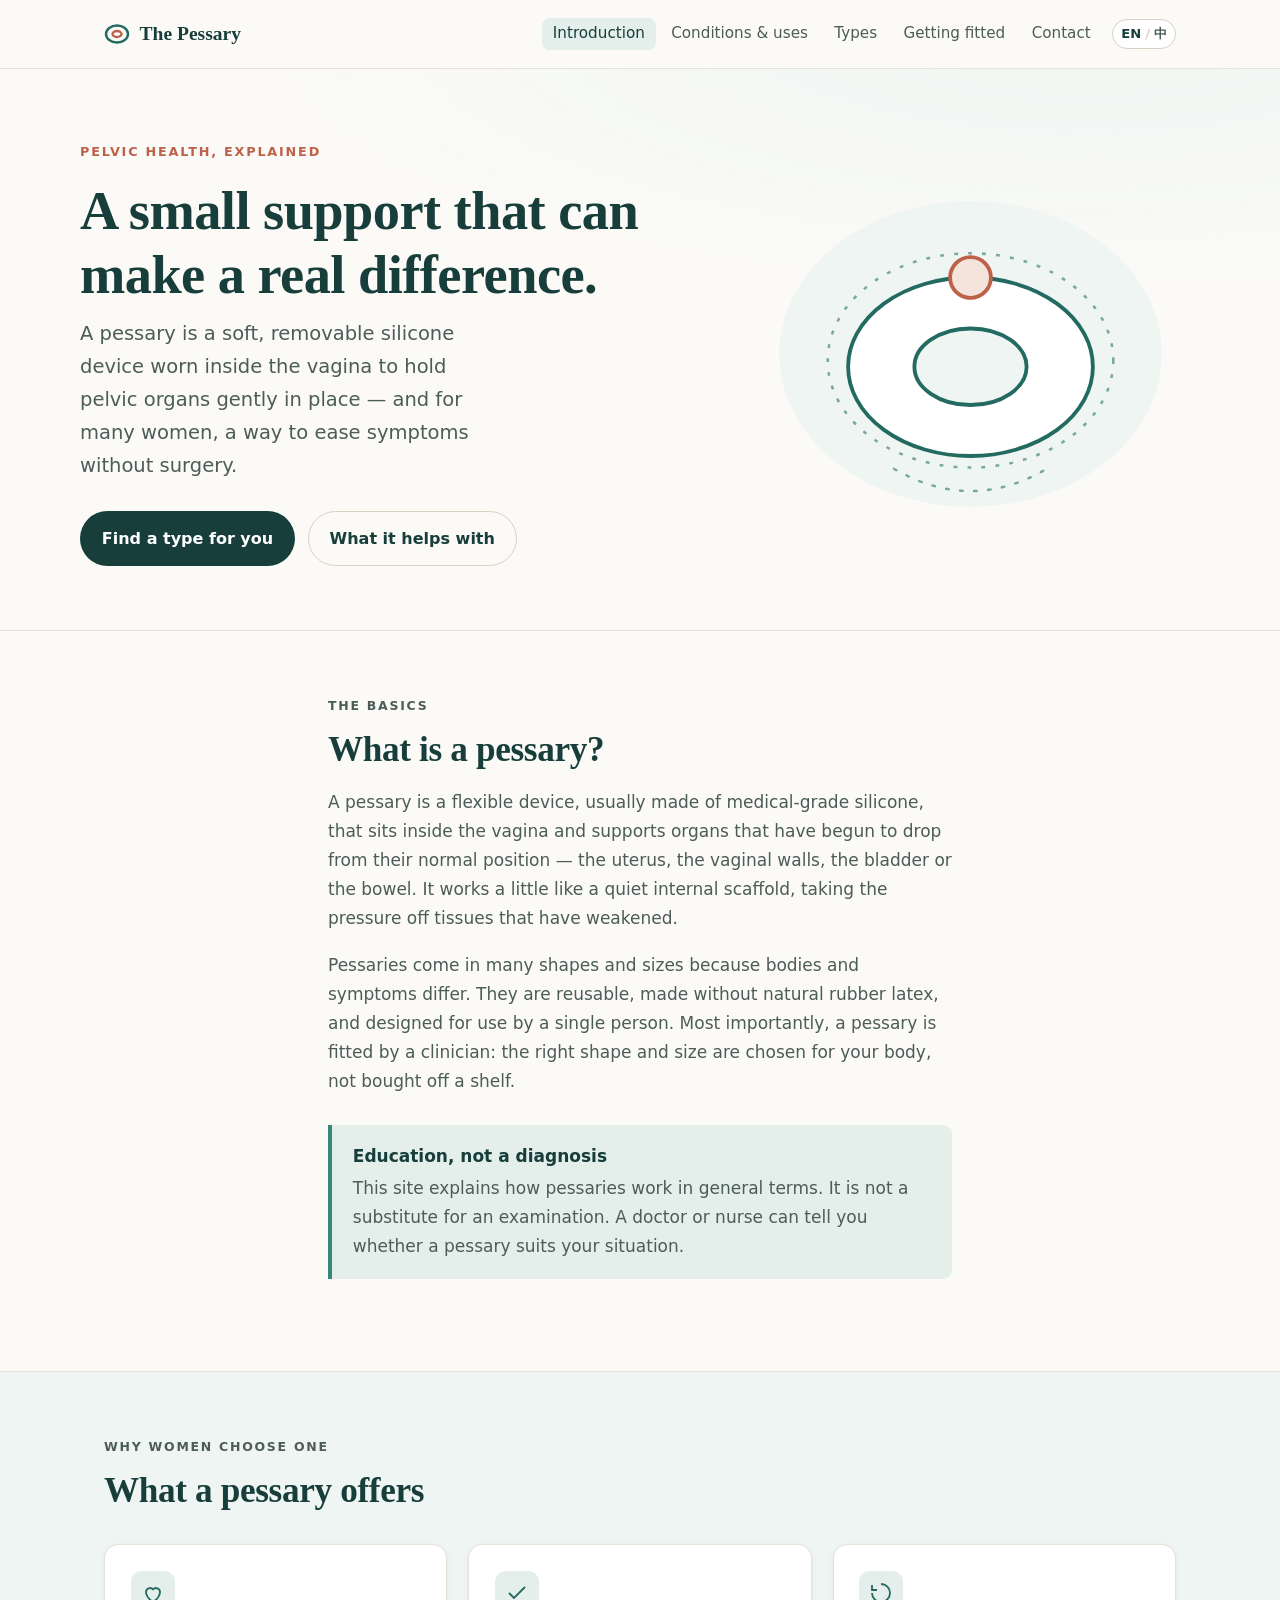
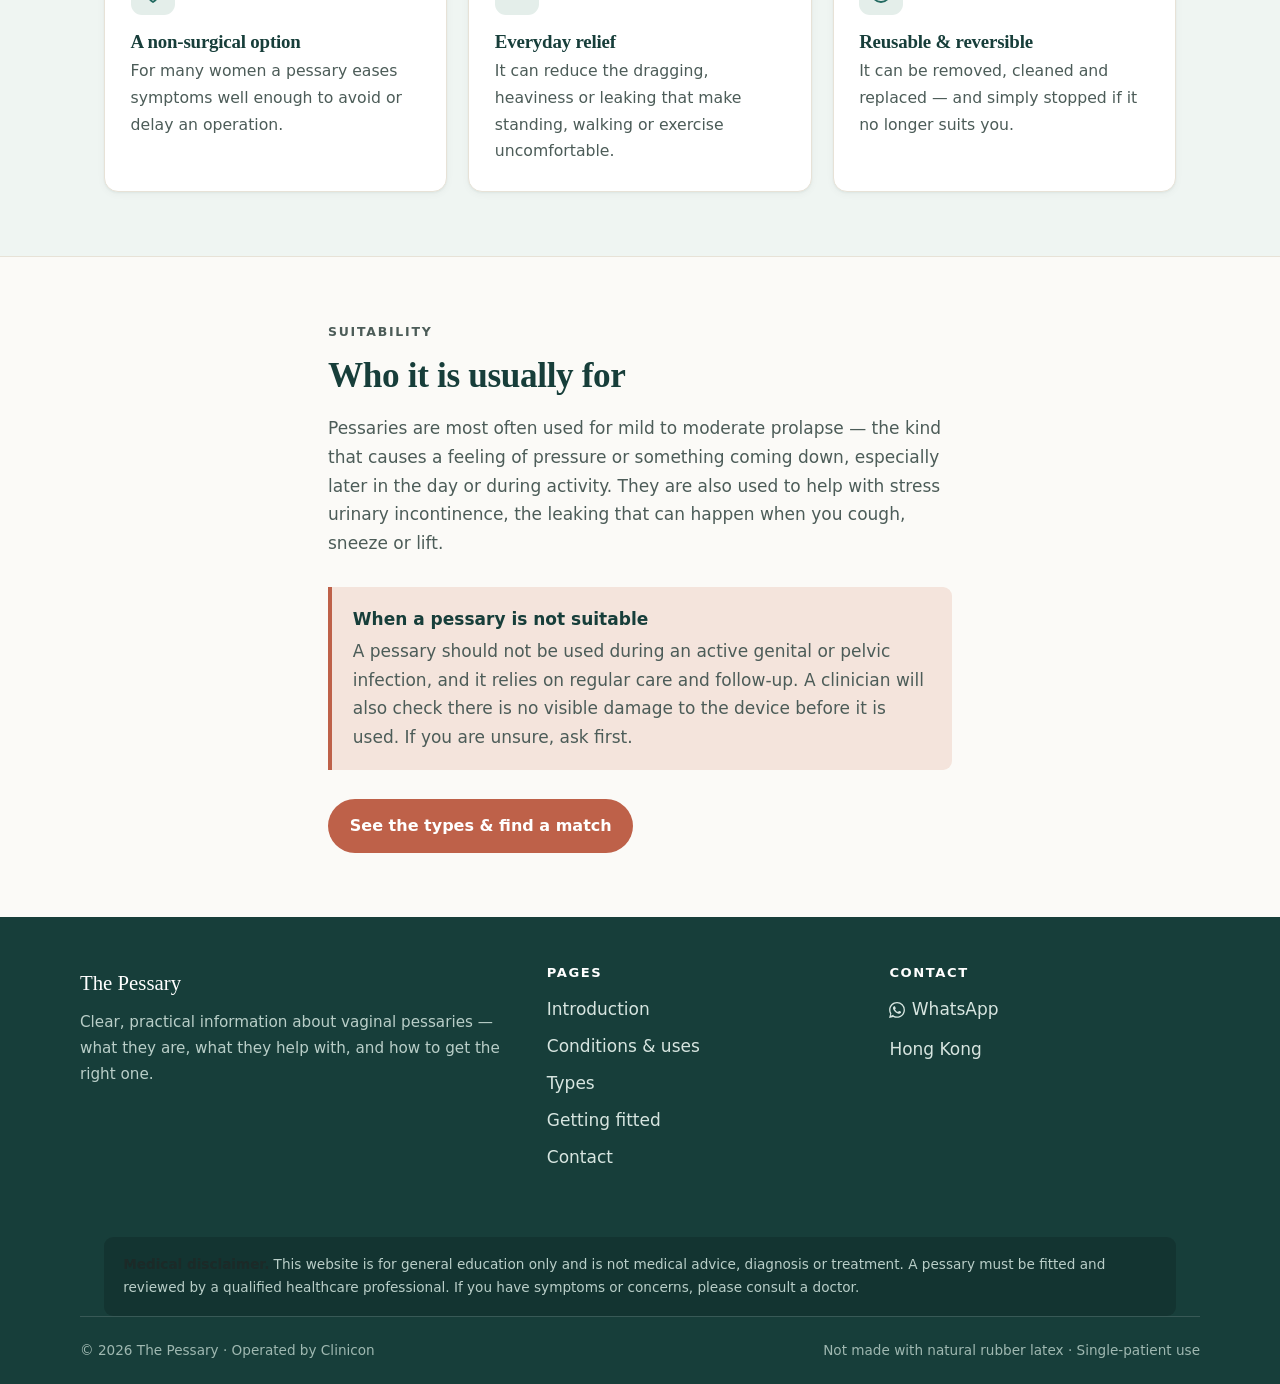
==== commit 26c25762: "Add files via upload" ====
--- a/index.html
+++ b/index.html
@@ -46,11 +46,11 @@
         <p class="eyebrow"><span class="lang-en">Pelvic health, explained</span><span class="lang-zh">認識盆底健康</span></p>
         <h1>
           <span class="lang-en">A small support that can make a real difference.</span>
-          <span class="lang-zh">細小的支撐，帶來實在的改變。</span>
+          <span class="lang-zh">細小的器材，帶來實際的改變。</span>
         </h1>
         <p class="lede">
           <span class="lang-en">A pessary is a soft, removable silicone device worn inside the vagina to hold pelvic organs gently in place — and for many women, a way to ease symptoms without surgery.</span>
-          <span class="lang-zh">子宮托是一種柔軟、可取出的矽膠裝置，配戴於陰道內，溫和地承托盆腔器官。對許多女性而言，它是緩解症狀而毋須手術的選擇。</span>
+          <span class="lang-zh">子宮托是一種柔軟、可取出的矽膠器材，配戴於陰道內，溫和地承托盆腔器官。對許多女性而言，它是緩解症狀而毋須手術的選擇。</span>
         </p>
         <div class="btn-row">
           <a class="btn btn-primary" href="types.html"><span class="lang-en">Find a type for you</span><span class="lang-zh">尋找適合的類型</span></a>
@@ -77,7 +77,7 @@
       <h2><span class="lang-en">What is a pessary?</span><span class="lang-zh">甚麼是子宮托？</span></h2>
       <p>
         <span class="lang-en">A pessary is a flexible device, usually made of medical-grade silicone, that sits inside the vagina and supports organs that have begun to drop from their normal position — the uterus, the vaginal walls, the bladder or the bowel. It works a little like a quiet internal scaffold, taking the pressure off tissues that have weakened.</span>
-        <span class="lang-zh">子宮托是一種具彈性的裝置，通常由醫療級矽膠製成，置於陰道內，承托開始下移的器官——包括子宮、陰道壁、膀胱或腸道。它的作用就像一個安靜的內部支架，為已鬆弛的組織分擔壓力。</span>
+        <span class="lang-zh">子宮托是一種具彈性的器材，通常由醫療級矽膠製成，置於陰道內，承托開始下移的器官——包括子宮、陰道壁、膀胱或腸道。它的作用就像一個安靜的內部支架，為已鬆弛的組織分擔壓力。</span>
       </p>
       <p>
         <span class="lang-en">Pessaries come in many shapes and sizes because bodies and symptoms differ. They are reusable, made without natural rubber latex, and designed for use by a single person. Most importantly, a pessary is fitted by a clinician: the right shape and size are chosen for your body, not bought off a shelf.</span>
@@ -133,7 +133,7 @@
         <p>
           <span class="ttl"><span class="lang-en">When a pessary is not suitable</span><span class="lang-zh">不適合使用的情況</span></span>
           <span class="lang-en">A pessary should not be used during an active genital or pelvic infection, and it relies on regular care and follow-up. A clinician will also check there is no visible damage to the device before it is used. If you are unsure, ask first.</span>
-          <span class="lang-zh">在生殖道或盆腔急性感染期間不應使用子宮托；它亦需要定期護理和覆診。醫護人員在使用前會檢查裝置有否明顯損壞。如有疑問，請先諮詢。</span>
+          <span class="lang-zh">在生殖道或盆腔急性感染期間不應使用子宮托；它亦需要定期護理和覆診。醫護人員在使用前會檢查器材有否明顯損壞。如有疑問，請先諮詢。</span>
         </p>
       </div>
       <div class="btn-row">
@@ -151,7 +151,7 @@
       <div class="fbrand">The Pessary</div>
       <p>
         <span class="lang-en">Clear, practical information about vaginal pessaries — what they are, what they help with, and how to get the right one.</span>
-        <span class="lang-zh">關於陰道子宮托的清晰實用資訊——它是甚麼、能改善甚麼，以及如何取得合適的一款。</span>
+        <span class="lang-zh">關於陰道子宮托的清晰實用資訊——它是甚麼、能改善甚麼，以及如何取得合適的款式。</span>
       </p>
     </div>
     <div>
--- a/assets/styles.css
+++ b/assets/styles.css
@@ -271,6 +271,16 @@
 .form-status{margin-top:1rem;padding:.8rem 1rem;border-radius:var(--radius-sm);font-size:.95rem;display:none;}
 .form-status.show{display:block;}
 .form-status.ok{background:var(--sage-100);color:var(--teal-900);}
+.form-status.err{background:var(--clay-soft);color:var(--clay-700);}
+
+/* WhatsApp */
+.btn-whatsapp{display:inline-flex;align-items:center;gap:.5rem;background:#25D366;color:#fff;font-weight:600;font-size:.95rem;padding:.6rem 1.05rem;border-radius:999px;line-height:1;transition:background .18s,box-shadow .18s,transform .18s var(--ease);}
+.btn-whatsapp:hover{background:#1ebe5d;color:#fff;box-shadow:var(--shadow-md);}
+.btn-whatsapp:active{transform:translateY(1px);}
+.btn-whatsapp svg{width:18px;height:18px;flex:none;}
+.contact-list .wa-ico{color:#25D366;}
+.footer-wa{display:inline-flex;align-items:center;gap:.4rem;}
+.footer-wa svg{width:16px;height:16px;flex:none;}
 
 /* ---------- contact info strip ---------- */
 .contact-grid{display:grid;grid-template-columns:1fr 1fr;gap:2rem;align-items:start;}
